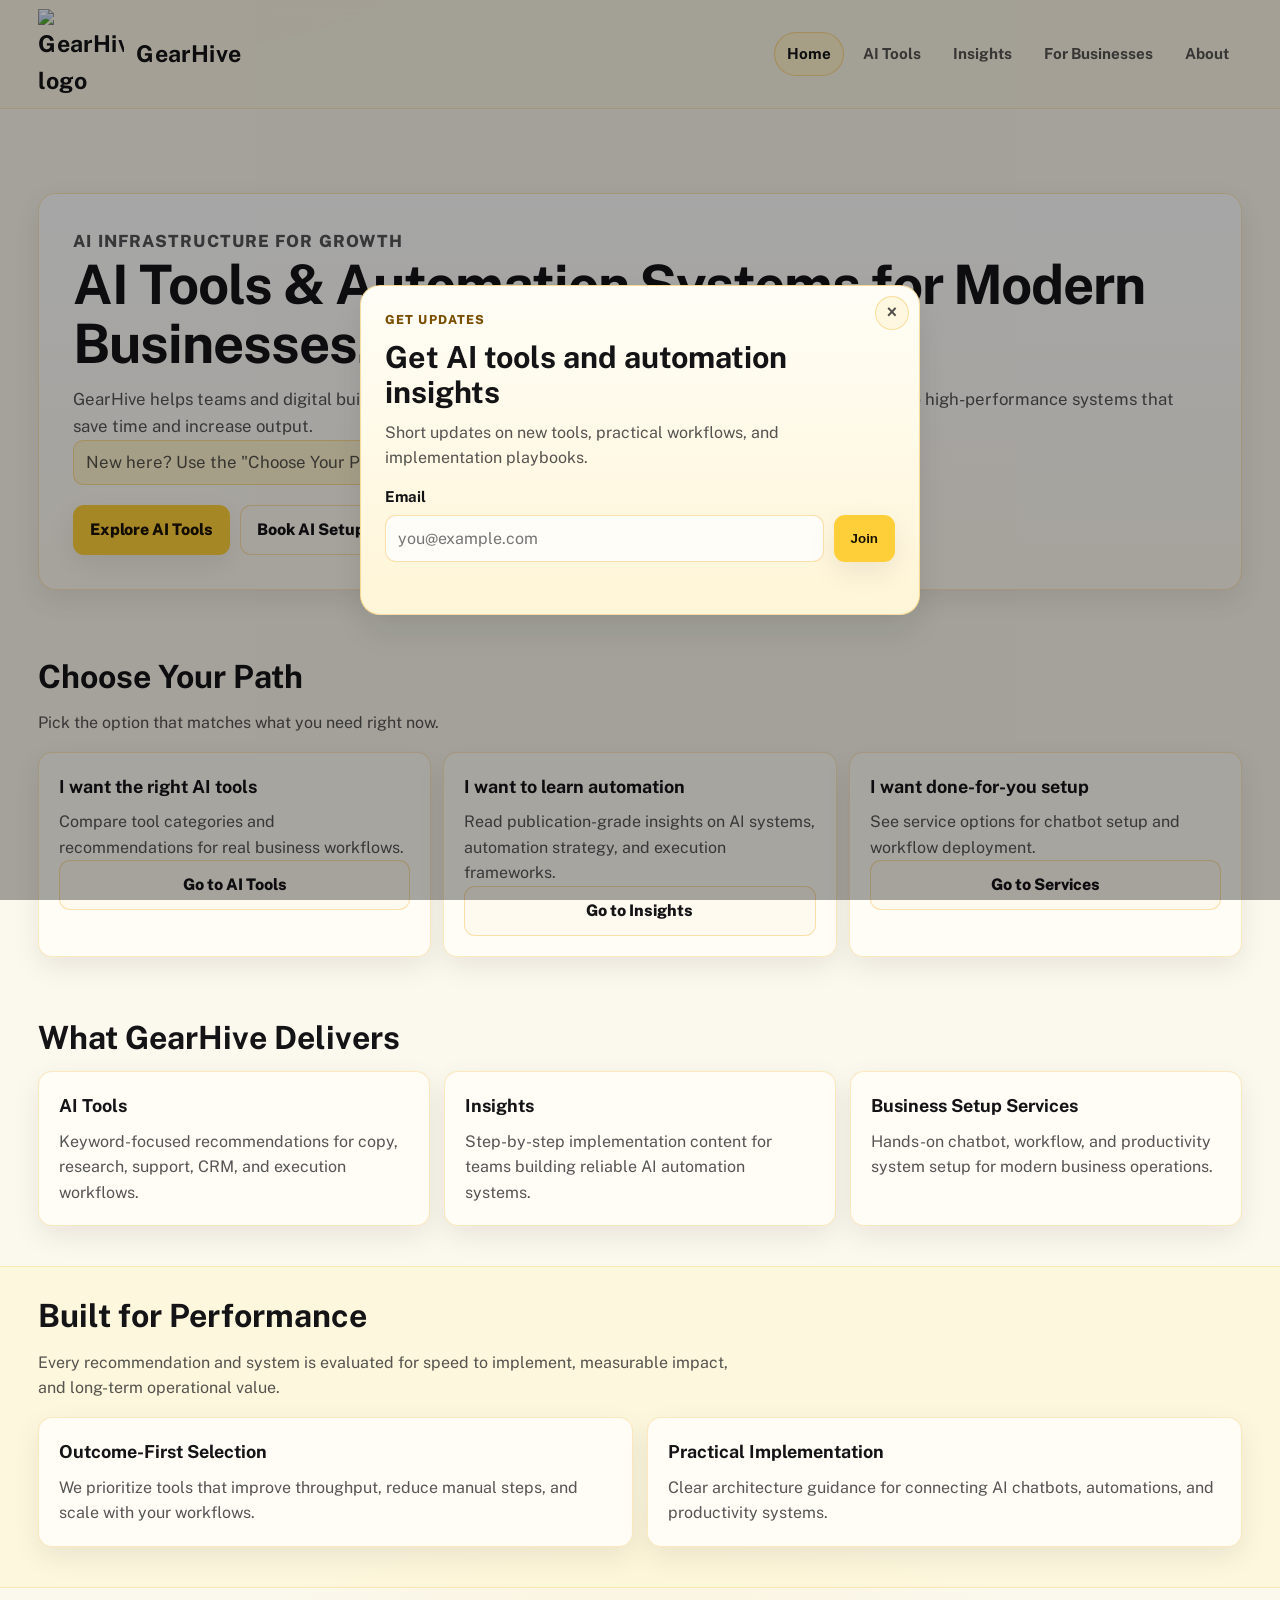
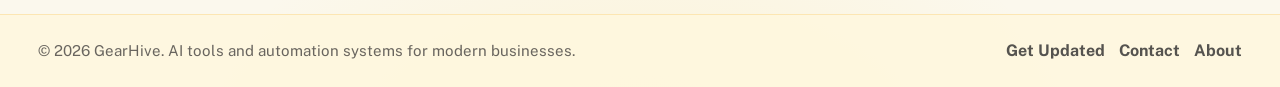
==== index.html @ c4bd98aa "First Publish" ====
<!DOCTYPE html>
<html lang="en">
<head>
  <meta charset="UTF-8">
  <meta name="viewport" content="width=device-width, initial-scale=1.0">
  <title>GearHive | AI Tools & Automation Systems for Modern Businesses</title>
  <meta name="description" content="GearHive helps modern businesses deploy AI tools, automation systems, chatbots, and productivity stacks that improve speed, output, and operational performance.">
  <link rel="stylesheet" href="style.css?v=20260302">
</head>
<body>
  <div class="email-modal" aria-hidden="true">
    <div class="modal-card" role="dialog" aria-modal="true" aria-labelledby="signup-title">
      <button class="modal-close" type="button" aria-label="Close email signup">×</button>
      <p class="eyebrow">Get Updates</p>
      <h2 id="signup-title">Get AI tools and automation insights</h2>
      <p class="modal-copy">Short updates on new tools, practical workflows, and implementation playbooks.</p>
      <form class="email-capture-form" novalidate>
        <label for="modal-email">Email</label>
        <div class="email-row">
          <input id="modal-email" name="email" type="email" placeholder="you@example.com" required>
          <button type="submit" class="button button-primary">Join</button>
        </div>
        <p class="email-note" aria-live="polite"></p>
      </form>
    </div>
  </div>

  <header class="site-header">
    <div class="container nav-row">
      <a class="brand" href="index.html" aria-label="GearHive home">
        <img src="assets/gearhive-logo.png" alt="GearHive logo">
        <span>GearHive</span>
      </a>
      <nav class="site-nav" aria-label="Primary">
        <a href="index.html" aria-current="page">Home</a>
        <a href="accessories.html">AI Tools</a>
        <a href="insights.html">Insights</a>
        <a href="for-businesses.html">For Businesses</a>
        <a href="about.html">About</a>
      </nav>
    </div>
  </header>

  <main>
    <section class="hero">
      <div class="container hero-layout hero-layout-single">
        <div class="hero-copy">
          <p class="eyebrow">AI Infrastructure for Growth</p>
          <h1>AI Tools &amp; Automation Systems for Modern Businesses.</h1>
          <p>GearHive helps teams and digital builders choose the right AI stack, automate repetitive workflows, and ship high-performance systems that save time and increase output.</p>
          <p class="quick-note">New here? Use the "Choose Your Path" section below to go to the right page fast.</p>
          <div class="hero-actions">
            <a class="button button-primary" href="accessories.html">Explore AI Tools</a>
            <a class="button button-secondary" href="for-businesses.html">Book AI Setup Support</a>
          </div>
        </div>
      </div>
    </section>

    <section class="section">
      <div class="container">
        <h2>Choose Your Path</h2>
        <p class="section-intro">Pick the option that matches what you need right now.</p>
        <div class="decision-grid">
          <article class="card decision-card">
            <h3>I want the right AI tools</h3>
            <p>Compare tool categories and recommendations for real business workflows.</p>
            <a class="button button-secondary" href="accessories.html">Go to AI Tools</a>
          </article>
          <article class="card decision-card">
            <h3>I want to learn automation</h3>
            <p>Read publication-grade insights on AI systems, automation strategy, and execution frameworks.</p>
            <a class="button button-secondary" href="insights.html">Go to Insights</a>
          </article>
          <article class="card decision-card">
            <h3>I want done-for-you setup</h3>
            <p>See service options for chatbot setup and workflow deployment.</p>
            <a class="button button-secondary" href="for-businesses.html">Go to Services</a>
          </article>
        </div>
      </div>
    </section>

    <section class="section">
      <div class="container">
        <h2>What GearHive Delivers</h2>
        <div class="grid grid-3">
          <article class="card">
            <h3>AI Tools</h3>
            <p>Keyword-focused recommendations for copy, research, support, CRM, and execution workflows.</p>
          </article>
          <article class="card">
            <h3>Insights</h3>
            <p>Step-by-step implementation content for teams building reliable AI automation systems.</p>
          </article>
          <article class="card">
            <h3>Business Setup Services</h3>
            <p>Hands-on chatbot, workflow, and productivity system setup for modern business operations.</p>
          </article>
        </div>
      </div>
    </section>

    <section class="section section-muted">
      <div class="container">
        <h2>Built for Performance</h2>
        <p class="section-intro">Every recommendation and system is evaluated for speed to implement, measurable impact, and long-term operational value.</p>
        <div class="grid grid-2">
          <article class="card">
            <h3>Outcome-First Selection</h3>
            <p>We prioritize tools that improve throughput, reduce manual steps, and scale with your workflows.</p>
          </article>
          <article class="card">
            <h3>Practical Implementation</h3>
            <p>Clear architecture guidance for connecting AI chatbots, automations, and productivity systems.</p>
          </article>
        </div>
      </div>
    </section>
  </main>

  <footer class="site-footer">
    <div class="container footer-row">
      <p>© 2026 GearHive. AI tools and automation systems for modern businesses.</p>
      <div class="footer-links">
        <a href="#join-updates" data-open-signup>Get Updated</a>
        <a href="contact.html">Contact</a>
        <a href="about.html">About</a>
      </div>
    </div>
  </footer>
  <script>
    (() => {
      const modal = document.querySelector('.email-modal');
      const closeButton = document.querySelector('.modal-close');
      const form = document.querySelector('.email-capture-form');
      const note = form?.querySelector('.email-note');
      const storageKey = 'gearhive_signup_seen';
      const openTriggers = document.querySelectorAll('[data-open-signup]');

      if (!modal || !form) return;

      const storage = (() => {
        try {
          return window.localStorage;
        } catch (_) {
          return null;
        }
      })();

      const openModal = () => {
        modal.classList.add('show');
        modal.setAttribute('aria-hidden', 'false');
        document.body.classList.add('modal-open');
      };

      const markSeen = () => {
        try {
          storage?.setItem(storageKey, '1');
        } catch (_) {}
      };

      const closeModal = () => {
        modal.classList.remove('show');
        modal.setAttribute('aria-hidden', 'true');
        document.body.classList.remove('modal-open');
        markSeen();
      };

      const openedFromHash = window.location.hash === '#join-updates';
      if (openedFromHash) {
        openModal();
        if (window.history?.replaceState) {
          window.history.replaceState(null, '', window.location.pathname + window.location.search);
        }
      } else if (!storage?.getItem(storageKey)) {
        openModal();
      }

      openTriggers.forEach((trigger) => {
        trigger.addEventListener('click', (event) => {
          event.preventDefault();
          openModal();
        });
      });

      closeButton?.addEventListener('click', closeModal);
      modal.addEventListener('click', (event) => {
        if (event.target === modal) closeModal();
      });
      window.addEventListener('keydown', (event) => {
        if (event.key === 'Escape' && modal.classList.contains('show')) closeModal();
      });

      form.addEventListener('submit', async (event) => {
        event.preventDefault();
        const emailInput = form.elements.email;
        const email = emailInput.value.trim();
        const setNote = (text) => {
          if (note) note.textContent = text;
        };
        if (!email) {
          setNote('Please enter your email.');
          return;
        }

        setNote('Submitting...');
        try {
          const response = await fetch('/signup', {
            method: 'POST',
            headers: { 'Content-Type': 'application/json' },
            body: JSON.stringify({ email }),
          });
          if (!response.ok) throw new Error('signup-failed');
          setNote('Thanks. You are on the list.');
          emailInput.value = '';
          markSeen();
          setTimeout(closeModal, 700);
        } catch (_) {
          setNote('Could not submit. Please try again.');
        }
      });
    })();
  </script>
</body>
</html>
---- style.css ----
@import url('https://fonts.googleapis.com/css2?family=Public+Sans:wght@400;500;600;700;800&display=swap');

:root {
  --bg: #fbf8ed;
  --surface: #ffffff;
  --surface-soft: #fff4cc;
  --text: #141316;
  --muted: rgba(20, 19, 22, 0.72);
  --line: rgba(245, 160, 0, 0.20);
  --primary: #ffcf3a;
  --primary-strong: #e79b00;
  --ring: rgba(255, 210, 74, 0.24);
  --radius: 14px;
  --shadow-sm: 0 10px 28px rgba(20, 19, 22, 0.08);
  --shadow-md: 0 16px 36px rgba(20, 19, 22, 0.10);
}

* {
  box-sizing: border-box;
}

html,
body {
  margin: 0;
  padding: 0;
}

body {
  font-family: 'Public Sans', 'Segoe UI', sans-serif;
  color: var(--text);
  background:
    radial-gradient(980px 580px at 8% -15%, rgba(255, 210, 74, 0.38), transparent 60%),
    radial-gradient(920px 540px at 98% -20%, rgba(245, 160, 0, 0.22), transparent 62%),
    radial-gradient(720px 440px at 50% 105%, rgba(255, 210, 74, 0.16), transparent 64%),
    var(--bg);
  line-height: 1.6;
  cursor: url("assets/bee-cursor.svg") 6 6, auto;
}

body.modal-open {
  overflow: hidden;
}

a,
button,
.button,
input[type='button'],
input[type='submit'],
input[type='reset'],
[role='button'] {
  cursor: url("assets/bee-cursor-hover.svg") 6 6, pointer;
}

a {
  color: inherit;
  text-decoration: none;
}

a:hover {
  text-decoration: underline;
}

.container {
  width: 100%;
  max-width: none;
  margin: 0;
  padding-inline: clamp(20px, 3vw, 52px);
}

.site-header {
  position: sticky;
  top: 0;
  z-index: 12;
  backdrop-filter: blur(8px);
  background: rgba(251, 246, 229, 0.90);
  border-bottom: 1px solid var(--line);
}

.nav-row {
  display: flex;
  align-items: center;
  justify-content: space-between;
  gap: 16px;
  min-height: 108px;
}

.brand {
  display: inline-flex;
  align-items: center;
  gap: 12px;
  font-family: 'Public Sans', 'Segoe UI', sans-serif;
  font-weight: 700;
  font-size: 1.45rem;
  letter-spacing: 0.2px;
}

.brand img {
  width: 86px;
  height: auto;
  display: block;
}

.site-nav {
  display: flex;
  align-items: center;
  gap: 6px;
  flex-wrap: wrap;
  justify-content: flex-end;
}

.site-nav a {
  padding: 9px 12px;
  border-radius: 999px;
  color: var(--muted);
  font-weight: 700;
  font-size: 0.95rem;
  border: 1px solid transparent;
}

.site-nav a:hover,
.site-nav a[aria-current='page'] {
  text-decoration: none;
  color: var(--text);
  background: var(--surface-soft);
  border-color: rgba(245, 160, 0, 0.34);
}

.hero {
  padding: 84px 0 46px;
}

.hero-compact {
  padding-top: 72px;
}

.hero-layout {
  display: grid;
  grid-template-columns: minmax(0, 1.2fr) minmax(0, 0.8fr);
  gap: 24px;
  align-items: stretch;
}

.hero-layout-single {
  grid-template-columns: minmax(0, 1fr);
}

.hero-copy {
  background: linear-gradient(180deg, #ffffff 0%, #fffaf0 100%);
  border: 1px solid rgba(245, 160, 0, 0.24);
  border-radius: calc(var(--radius) + 4px);
  padding: 34px;
  box-shadow: var(--shadow-sm);
}

.eyebrow {
  margin: 0 0 10px;
  font-weight: 800;
  font-size: 0.78rem;
  letter-spacing: 1.1px;
  text-transform: uppercase;
  color: #7a4f00;
}

.hero h1 {
  margin: 0 0 14px;
  font-family: 'Public Sans', 'Segoe UI', sans-serif;
  font-size: clamp(2rem, 4.8vw, 3.4rem);
  line-height: 1.08;
  letter-spacing: -0.02em;
}

.hero p {
  margin: 0;
  color: var(--muted);
  font-size: 1.05rem;
}

.hero-panel {
  background: linear-gradient(165deg, #fff9e5 0%, #ffecaa 100%);
  border: 1px solid rgba(245, 160, 0, 0.34);
  border-radius: calc(var(--radius) + 4px);
  padding: 28px;
  box-shadow: var(--shadow-sm);
}

.hero-panel h2 {
  margin: 0 0 12px;
  font-family: 'Public Sans', 'Segoe UI', sans-serif;
  font-size: 1.2rem;
}

.hero-panel ul {
  margin: 0;
  padding: 0;
  list-style: none;
  display: grid;
  gap: 10px;
}

.hero-panel li {
  color: var(--muted);
  position: relative;
  padding-left: 16px;
}

.hero-panel li::before {
  content: '';
  position: absolute;
  left: 0;
  top: 10px;
  width: 8px;
  height: 8px;
  border-radius: 50%;
  background: var(--primary);
}

.hero-actions {
  display: flex;
  gap: 10px;
  margin-top: 20px;
  flex-wrap: wrap;
}

.button {
  display: inline-flex;
  align-items: center;
  justify-content: center;
  padding: 11px 16px;
  border-radius: 11px;
  font-weight: 800;
  border: 1px solid transparent;
}

.button:hover {
  text-decoration: none;
}

.button-primary {
  background: var(--primary);
  color: #1a1200;
  box-shadow: var(--shadow-sm);
}

.button-primary:hover {
  background: var(--primary-strong);
  color: #1a1200;
}

.button-secondary {
  background: #fffaf0;
  color: var(--text);
  border-color: rgba(245, 160, 0, 0.30);
}

.email-modal {
  position: fixed;
  inset: 0;
  z-index: 30;
  display: none;
  align-items: center;
  justify-content: center;
  padding: 20px;
  background: rgba(0, 0, 0, 0.35);
}

.email-modal.show {
  display: flex;
}

.modal-card {
  width: min(560px, 100%);
  background: linear-gradient(180deg, #fffdf6 0%, #fff5d7 100%);
  border: 1px solid rgba(245, 160, 0, 0.34);
  border-radius: calc(var(--radius) + 6px);
  padding: 24px;
  position: relative;
  box-shadow: var(--shadow-md);
}

.modal-card h2 {
  margin: 0 0 10px;
  font-size: clamp(1.45rem, 2.6vw, 1.9rem);
  line-height: 1.15;
}

.modal-copy {
  margin: 0 0 14px;
  color: var(--muted);
}

.modal-close {
  position: absolute;
  top: 10px;
  right: 10px;
  width: 34px;
  height: 34px;
  border: 1px solid rgba(245, 160, 0, 0.3);
  border-radius: 50%;
  background: #fff7df;
  color: rgba(20, 19, 22, 0.75);
  font-size: 1.1rem;
  font-weight: 700;
}

.email-capture-form label {
  display: block;
  margin-bottom: 6px;
  font-weight: 700;
  font-size: 0.94rem;
}

.email-row {
  display: flex;
  gap: 10px;
}

.email-row input {
  flex: 1;
  min-height: 44px;
  border: 1px solid rgba(245, 160, 0, 0.3);
  border-radius: 11px;
  padding: 10px 12px;
  font: inherit;
  color: var(--text);
  background: #fffdf8;
}

.email-row input:focus {
  outline: 2px solid var(--ring);
  border-color: rgba(245, 160, 0, 0.45);
}

.email-note {
  min-height: 20px;
  margin: 8px 0 0;
  font-size: 0.9rem;
  color: rgba(20, 19, 22, 0.75);
}

.section {
  padding: 22px 0 40px;
}

.section-muted {
  padding-top: 30px;
  background: rgba(255, 243, 194, 0.38);
  border-top: 1px solid rgba(245, 160, 0, 0.18);
  border-bottom: 1px solid rgba(245, 160, 0, 0.18);
}

.section h2 {
  margin: 0 0 14px;
  font-family: 'Public Sans', 'Segoe UI', sans-serif;
  font-size: clamp(1.4rem, 2.5vw, 2rem);
  line-height: 1.2;
}

.section-intro {
  margin: 0 0 16px;
  color: var(--muted);
  max-width: 70ch;
}

.quick-note {
  margin-top: 12px;
  display: inline-block;
  padding: 8px 12px;
  border-radius: 10px;
  background: rgba(255, 236, 170, 0.48);
  border: 1px solid rgba(245, 160, 0, 0.3);
  font-size: 0.92rem;
  color: rgba(20, 19, 22, 0.86);
}

.grid {
  display: grid;
  gap: 14px;
}

.grid-2 {
  grid-template-columns: repeat(2, minmax(0, 1fr));
}

.grid-3 {
  grid-template-columns: repeat(3, minmax(0, 1fr));
}

.card {
  background: #fffdf6;
  border: 1px solid rgba(245, 160, 0, 0.22);
  border-radius: var(--radius);
  padding: 20px;
  box-shadow: var(--shadow-sm);
}

.decision-grid {
  display: grid;
  grid-template-columns: repeat(3, minmax(0, 1fr));
  gap: 12px;
}

.decision-card h3 {
  margin: 0 0 6px;
}

.decision-card p {
  margin: 0 0 12px;
}

.decision-card .button {
  width: 100%;
}

.card h3 {
  margin: 0 0 8px;
  font-family: 'Public Sans', 'Segoe UI', sans-serif;
  font-size: 1.12rem;
}

.card p {
  margin: 0;
  color: var(--muted);
}

.publication-grid {
  display: grid;
  grid-template-columns: repeat(2, minmax(0, 1fr));
  gap: 14px;
}

.publication-card {
  display: flex;
  flex-direction: column;
  gap: 10px;
}

.publication-card h3 {
  margin: 0;
  font-size: 1.1rem;
  line-height: 1.35;
}

.publication-meta {
  margin: 0;
  font-size: 0.82rem;
  font-weight: 700;
  letter-spacing: 0.02em;
  text-transform: uppercase;
  color: rgba(20, 19, 22, 0.62);
}

.tag-list {
  display: flex;
  flex-wrap: wrap;
  gap: 8px;
  margin-top: 2px;
}

.tag {
  display: inline-flex;
  align-items: center;
  min-height: 28px;
  padding: 4px 10px;
  border-radius: 999px;
  border: 1px solid rgba(245, 160, 0, 0.28);
  background: #fff8e2;
  color: rgba(20, 19, 22, 0.84);
  font-size: 0.8rem;
  font-weight: 700;
  letter-spacing: 0.01em;
}

.muted {
  margin-top: 8px;
  font-size: 0.93rem;
  color: rgba(20, 19, 22, 0.64);
}

.contact-line {
  margin-top: 14px;
}

.site-footer {
  margin-top: 26px;
  border-top: 1px solid var(--line);
  background: rgba(255, 247, 223, 0.88);
}

.footer-row {
  display: flex;
  align-items: center;
  justify-content: space-between;
  gap: 14px;
  min-height: 72px;
}

.footer-row p {
  margin: 0;
  color: rgba(20, 19, 22, 0.64);
  font-size: 0.94rem;
}

.footer-links {
  display: flex;
  align-items: center;
  gap: 14px;
}

.footer-links a {
  color: var(--muted);
  font-weight: 700;
}

@media (max-width: 980px) {
  .hero-layout,
  .grid-3,
  .decision-grid,
  .publication-grid {
    grid-template-columns: 1fr;
  }

  .grid-2 {
    grid-template-columns: 1fr;
  }

  .hero {
    padding-top: 56px;
  }
}

@media (max-width: 760px) {
  .nav-row {
    min-height: auto;
    padding: 14px 0;
    flex-direction: column;
    align-items: flex-start;
  }

  .site-nav {
    justify-content: flex-start;
  }

  .hero-copy,
  .hero-panel {
    padding: 24px;
  }

  .email-row {
    flex-direction: column;
  }

  .brand {
    font-size: 1.28rem;
  }

  .brand img {
    width: 74px;
  }

  .footer-row {
    min-height: auto;
    padding: 16px 0;
    flex-direction: column;
    align-items: flex-start;
  }
}
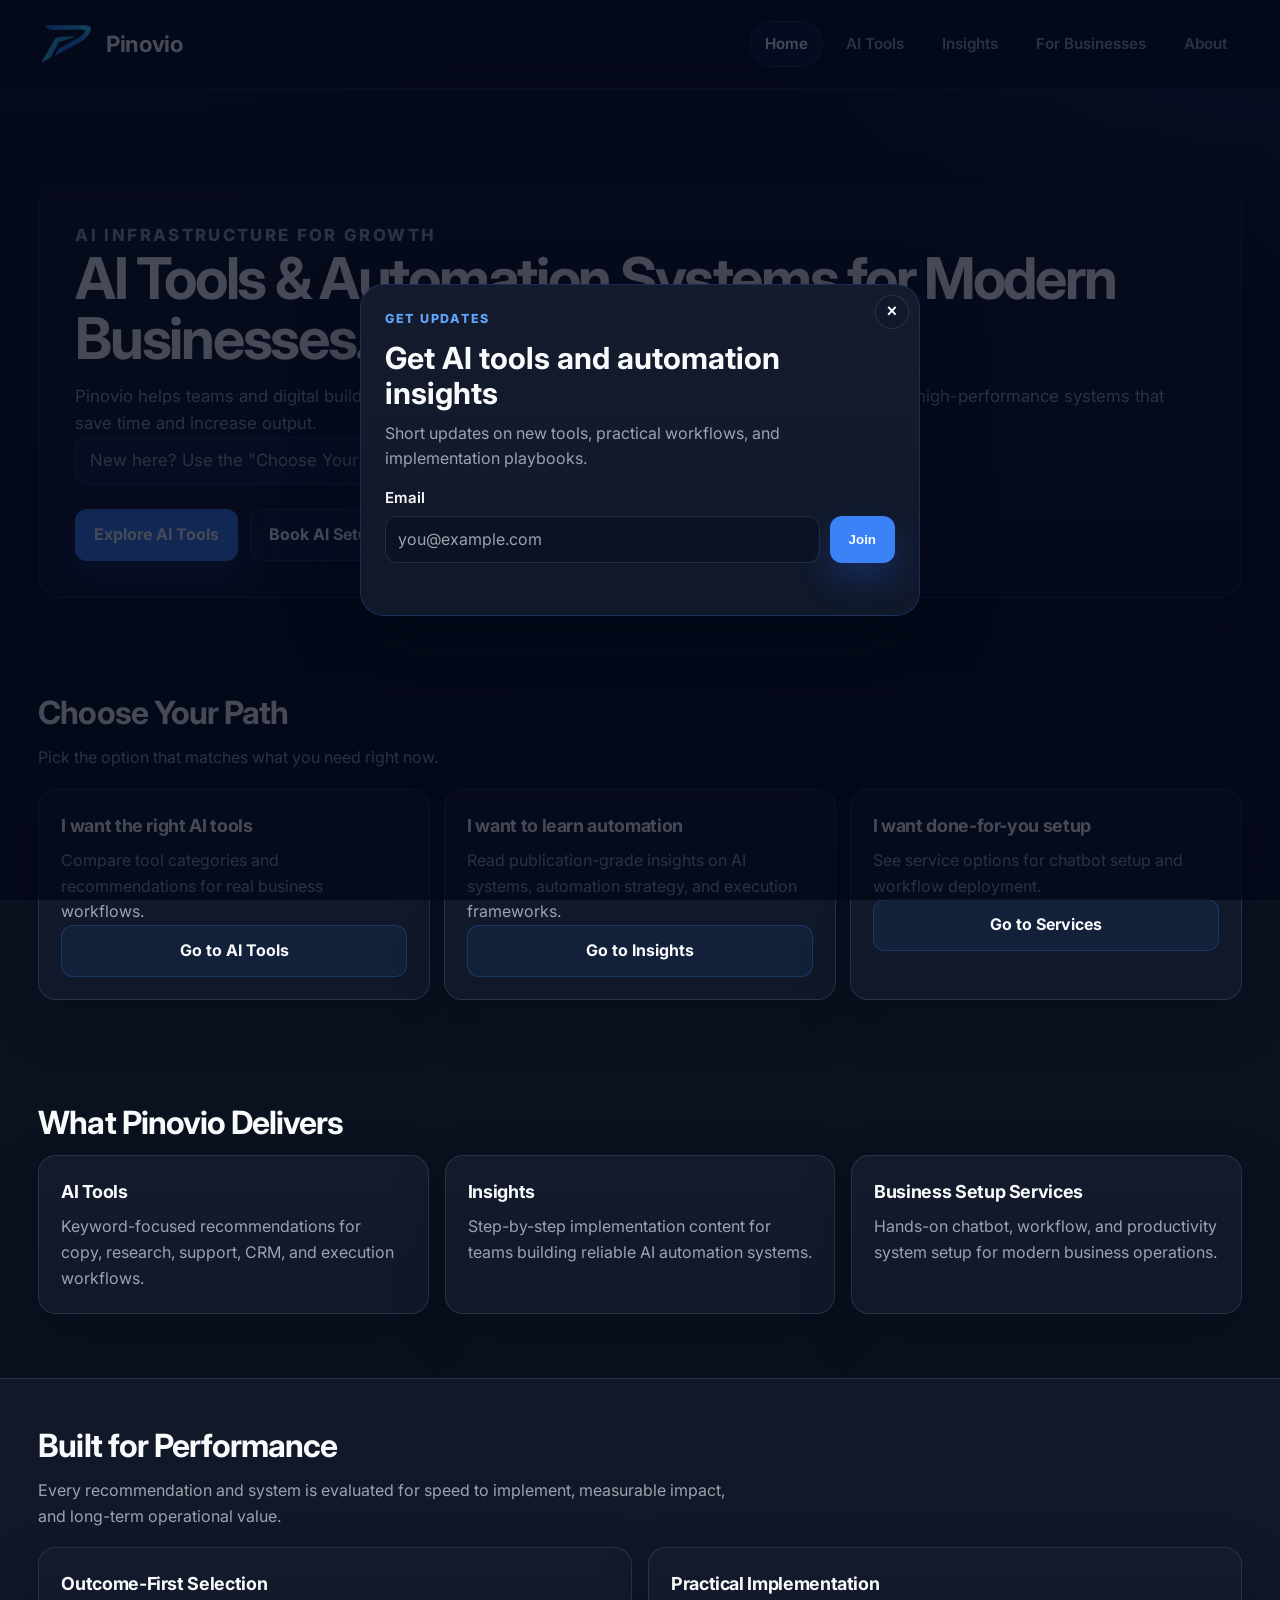
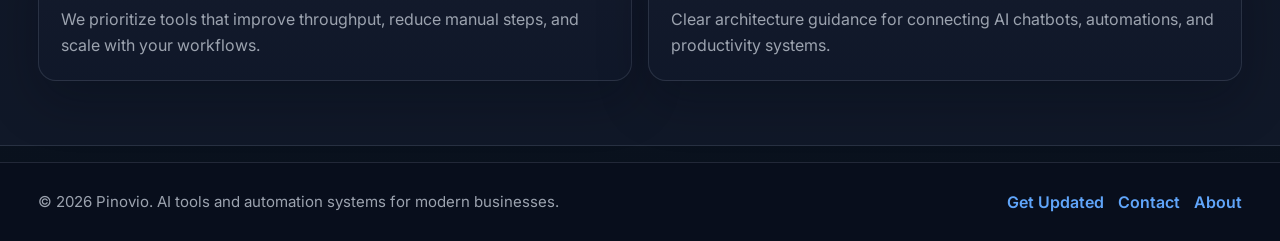
==== commit 9486f53b: "Change to Pinovio" ====
--- a/index.html
+++ b/index.html
@@ -3,9 +3,9 @@
 <head>
   <meta charset="UTF-8">
   <meta name="viewport" content="width=device-width, initial-scale=1.0">
-  <title>GearHive | AI Tools & Automation Systems for Modern Businesses</title>
-  <meta name="description" content="GearHive helps modern businesses deploy AI tools, automation systems, chatbots, and productivity stacks that improve speed, output, and operational performance.">
-  <link rel="stylesheet" href="style.css?v=20260302">
+  <title>Pinovio | AI Tools & Automation Systems for Modern Businesses</title>
+  <meta name="description" content="Pinovio helps modern businesses deploy AI tools, automation systems, chatbots, and productivity stacks that improve speed, output, and operational performance.">
+  <link rel="stylesheet" href="style.css?v=20260309">
 </head>
 <body>
   <div class="email-modal" aria-hidden="true">
@@ -27,9 +27,9 @@
 
   <header class="site-header">
     <div class="container nav-row">
-      <a class="brand" href="index.html" aria-label="GearHive home">
-        <img src="assets/gearhive-logo.png" alt="GearHive logo">
-        <span>GearHive</span>
+      <a class="brand" href="index.html" aria-label="Pinovio home">
+        <img src="assets/pinovio-logo-header.png" alt="Pinovio logo">
+        <span>Pinovio</span>
       </a>
       <nav class="site-nav" aria-label="Primary">
         <a href="index.html" aria-current="page">Home</a>
@@ -47,7 +47,7 @@
         <div class="hero-copy">
           <p class="eyebrow">AI Infrastructure for Growth</p>
           <h1>AI Tools &amp; Automation Systems for Modern Businesses.</h1>
-          <p>GearHive helps teams and digital builders choose the right AI stack, automate repetitive workflows, and ship high-performance systems that save time and increase output.</p>
+          <p>Pinovio helps teams and digital builders choose the right AI stack, automate repetitive workflows, and ship high-performance systems that save time and increase output.</p>
           <p class="quick-note">New here? Use the "Choose Your Path" section below to go to the right page fast.</p>
           <div class="hero-actions">
             <a class="button button-primary" href="accessories.html">Explore AI Tools</a>
@@ -83,7 +83,7 @@
 
     <section class="section">
       <div class="container">
-        <h2>What GearHive Delivers</h2>
+        <h2>What Pinovio Delivers</h2>
         <div class="grid grid-3">
           <article class="card">
             <h3>AI Tools</h3>
@@ -121,7 +121,7 @@
 
   <footer class="site-footer">
     <div class="container footer-row">
-      <p>© 2026 GearHive. AI tools and automation systems for modern businesses.</p>
+      <p>© 2026 Pinovio. AI tools and automation systems for modern businesses.</p>
       <div class="footer-links">
         <a href="#join-updates" data-open-signup>Get Updated</a>
         <a href="contact.html">Contact</a>
@@ -135,7 +135,8 @@
       const closeButton = document.querySelector('.modal-close');
       const form = document.querySelector('.email-capture-form');
       const note = form?.querySelector('.email-note');
-      const storageKey = 'gearhive_signup_seen';
+      const storageKey = 'pinovio_signup_seen';
+      const legacyStorageKey = 'gearhive_signup_seen';
       const openTriggers = document.querySelectorAll('[data-open-signup]');
 
       if (!modal || !form) return;
@@ -157,6 +158,7 @@
       const markSeen = () => {
         try {
           storage?.setItem(storageKey, '1');
+          storage?.setItem(legacyStorageKey, '1');
         } catch (_) {}
       };
 
@@ -168,12 +170,17 @@
       };
 
       const openedFromHash = window.location.hash === '#join-updates';
+      try {
+        if (storage?.getItem(legacyStorageKey) && !storage?.getItem(storageKey)) {
+          storage.setItem(storageKey, '1');
+        }
+      } catch (_) {}
       if (openedFromHash) {
         openModal();
         if (window.history?.replaceState) {
           window.history.replaceState(null, '', window.location.pathname + window.location.search);
         }
-      } else if (!storage?.getItem(storageKey)) {
+      } else if (!storage?.getItem(storageKey) && !storage?.getItem(legacyStorageKey)) {
         openModal();
       }
 
--- a/style.css
+++ b/style.css
@@ -1,18 +1,20 @@
-@import url('https://fonts.googleapis.com/css2?family=Public+Sans:wght@400;500;600;700;800&display=swap');
+@import url('https://fonts.googleapis.com/css2?family=Inter:wght@400;500;600;700;800&display=swap');
 
 :root {
-  --bg: #fbf8ed;
-  --surface: #ffffff;
-  --surface-soft: #fff4cc;
-  --text: #141316;
-  --muted: rgba(20, 19, 22, 0.72);
-  --line: rgba(245, 160, 0, 0.20);
-  --primary: #ffcf3a;
-  --primary-strong: #e79b00;
-  --ring: rgba(255, 210, 74, 0.24);
-  --radius: 14px;
-  --shadow-sm: 0 10px 28px rgba(20, 19, 22, 0.08);
-  --shadow-md: 0 16px 36px rgba(20, 19, 22, 0.10);
+  --bg: #0b1220;
+  --surface: #141b2d;
+  --surface-alt: #10182a;
+  --surface-soft: rgba(59, 130, 246, 0.12);
+  --text: #f9fafb;
+  --muted: #9ca3af;
+  --line: rgba(148, 163, 184, 0.18);
+  --accent: #3b82f6;
+  --accent-strong: #60a5fa;
+  --accent-deep: #2563eb;
+  --ring: rgba(59, 130, 246, 0.32);
+  --radius: 18px;
+  --shadow-sm: 0 20px 50px rgba(3, 7, 18, 0.28);
+  --shadow-md: 0 28px 68px rgba(3, 7, 18, 0.38);
 }
 
 * {
@@ -26,53 +28,58 @@
 }
 
 body {
-  font-family: 'Public Sans', 'Segoe UI', sans-serif;
+  font-family: 'Inter', 'Segoe UI', sans-serif;
   color: var(--text);
   background:
-    radial-gradient(980px 580px at 8% -15%, rgba(255, 210, 74, 0.38), transparent 60%),
-    radial-gradient(920px 540px at 98% -20%, rgba(245, 160, 0, 0.22), transparent 62%),
-    radial-gradient(720px 440px at 50% 105%, rgba(255, 210, 74, 0.16), transparent 64%),
-    var(--bg);
+    radial-gradient(980px 580px at 8% -12%, rgba(59, 130, 246, 0.26), transparent 60%),
+    radial-gradient(900px 520px at 100% 0%, rgba(96, 165, 250, 0.14), transparent 58%),
+    linear-gradient(180deg, #0d1628 0%, #0b1220 44%, #09111d 100%);
   line-height: 1.6;
-  cursor: url("assets/bee-cursor.svg") 6 6, auto;
+  color-scheme: dark;
 }
 
 body.modal-open {
   overflow: hidden;
 }
 
-a,
+::selection {
+  background: rgba(59, 130, 246, 0.28);
+  color: var(--text);
+}
+
+a {
+  color: var(--accent);
+  text-decoration: none;
+  transition: color 0.18s ease, background-color 0.18s ease, border-color 0.18s ease, transform 0.18s ease, box-shadow 0.18s ease;
+}
+
+a:hover {
+  color: var(--accent-strong);
+  text-decoration: none;
+}
+
 button,
 .button,
 input[type='button'],
 input[type='submit'],
 input[type='reset'],
 [role='button'] {
-  cursor: url("assets/bee-cursor-hover.svg") 6 6, pointer;
-}
-
-a {
-  color: inherit;
-  text-decoration: none;
-}
-
-a:hover {
-  text-decoration: underline;
+  cursor: pointer;
 }
 
 .container {
   width: 100%;
   max-width: none;
   margin: 0;
-  padding-inline: clamp(20px, 3vw, 52px);
+  padding-inline: clamp(20px, 3vw, 48px);
 }
 
 .site-header {
   position: sticky;
   top: 0;
   z-index: 12;
-  backdrop-filter: blur(8px);
-  background: rgba(251, 246, 229, 0.90);
+  backdrop-filter: blur(14px);
+  background: rgba(11, 18, 32, 0.82);
   border-bottom: 1px solid var(--line);
 }
 
@@ -81,52 +88,53 @@
   align-items: center;
   justify-content: space-between;
   gap: 16px;
-  min-height: 108px;
+  min-height: 88px;
 }
 
 .brand {
   display: inline-flex;
   align-items: center;
   gap: 12px;
-  font-family: 'Public Sans', 'Segoe UI', sans-serif;
+  font-family: 'Inter', 'Segoe UI', sans-serif;
   font-weight: 700;
-  font-size: 1.45rem;
-  letter-spacing: 0.2px;
+  font-size: 1.4rem;
+  letter-spacing: -0.02em;
+  color: var(--text);
 }
 
 .brand img {
-  width: 86px;
+  width: 56px;
   height: auto;
   display: block;
+  filter: none;
 }
 
 .site-nav {
   display: flex;
   align-items: center;
-  gap: 6px;
+  gap: 8px;
   flex-wrap: wrap;
   justify-content: flex-end;
 }
 
 .site-nav a {
-  padding: 9px 12px;
+  padding: 10px 14px;
   border-radius: 999px;
   color: var(--muted);
-  font-weight: 700;
+  font-weight: 600;
   font-size: 0.95rem;
   border: 1px solid transparent;
 }
 
 .site-nav a:hover,
 .site-nav a[aria-current='page'] {
-  text-decoration: none;
   color: var(--text);
   background: var(--surface-soft);
-  border-color: rgba(245, 160, 0, 0.34);
+  border-color: rgba(59, 130, 246, 0.24);
 }
 
 .hero {
-  padding: 84px 0 46px;
+  padding: 96px 0 56px;
 }
 
 .hero-compact {
@@ -145,28 +153,29 @@
 }
 
 .hero-copy {
-  background: linear-gradient(180deg, #ffffff 0%, #fffaf0 100%);
-  border: 1px solid rgba(245, 160, 0, 0.24);
+  background:
+    linear-gradient(180deg, rgba(20, 27, 45, 0.98) 0%, rgba(16, 24, 42, 0.96) 100%);
+  border: 1px solid rgba(59, 130, 246, 0.2);
   border-radius: calc(var(--radius) + 4px);
-  padding: 34px;
+  padding: 36px;
   box-shadow: var(--shadow-sm);
 }
 
 .eyebrow {
-  margin: 0 0 10px;
+  margin: 0 0 12px;
   font-weight: 800;
   font-size: 0.78rem;
-  letter-spacing: 1.1px;
+  letter-spacing: 0.14em;
   text-transform: uppercase;
-  color: #7a4f00;
+  color: var(--accent-strong);
 }
 
 .hero h1 {
   margin: 0 0 14px;
-  font-family: 'Public Sans', 'Segoe UI', sans-serif;
-  font-size: clamp(2rem, 4.8vw, 3.4rem);
-  line-height: 1.08;
-  letter-spacing: -0.02em;
+  font-family: 'Inter', 'Segoe UI', sans-serif;
+  font-size: clamp(2.2rem, 4.8vw, 3.6rem);
+  line-height: 1.04;
+  letter-spacing: -0.04em;
 }
 
 .hero p {
@@ -176,8 +185,9 @@
 }
 
 .hero-panel {
-  background: linear-gradient(165deg, #fff9e5 0%, #ffecaa 100%);
-  border: 1px solid rgba(245, 160, 0, 0.34);
+  background:
+    linear-gradient(180deg, rgba(20, 27, 45, 0.94) 0%, rgba(16, 24, 42, 0.94) 100%);
+  border: 1px solid rgba(59, 130, 246, 0.18);
   border-radius: calc(var(--radius) + 4px);
   padding: 28px;
   box-shadow: var(--shadow-sm);
@@ -185,7 +195,7 @@
 
 .hero-panel h2 {
   margin: 0 0 12px;
-  font-family: 'Public Sans', 'Segoe UI', sans-serif;
+  font-family: 'Inter', 'Segoe UI', sans-serif;
   font-size: 1.2rem;
 }
 
@@ -200,7 +210,7 @@
 .hero-panel li {
   color: var(--muted);
   position: relative;
-  padding-left: 16px;
+  padding-left: 18px;
 }
 
 .hero-panel li::before {
@@ -211,13 +221,14 @@
   width: 8px;
   height: 8px;
   border-radius: 50%;
-  background: var(--primary);
+  background: var(--accent);
+  box-shadow: 0 0 0 6px rgba(59, 130, 246, 0.12);
 }
 
 .hero-actions {
   display: flex;
-  gap: 10px;
-  margin-top: 20px;
+  gap: 12px;
+  margin-top: 24px;
   flex-wrap: wrap;
 }
 
@@ -225,31 +236,40 @@
   display: inline-flex;
   align-items: center;
   justify-content: center;
-  padding: 11px 16px;
-  border-radius: 11px;
-  font-weight: 800;
+  padding: 12px 18px;
+  border-radius: 12px;
+  font-weight: 700;
   border: 1px solid transparent;
+  transition: transform 0.18s ease, box-shadow 0.18s ease, background-color 0.18s ease, border-color 0.18s ease, color 0.18s ease;
 }
 
 .button:hover {
   text-decoration: none;
+  transform: translateY(-1px);
 }
 
 .button-primary {
-  background: var(--primary);
-  color: #1a1200;
-  box-shadow: var(--shadow-sm);
+  background: var(--accent);
+  color: #f8fbff;
+  box-shadow: 0 16px 32px rgba(37, 99, 235, 0.26);
 }
 
 .button-primary:hover {
-  background: var(--primary-strong);
-  color: #1a1200;
+  background: var(--accent-deep);
+  color: #f8fbff;
+  box-shadow: 0 20px 40px rgba(37, 99, 235, 0.3);
 }
 
 .button-secondary {
-  background: #fffaf0;
-  color: var(--text);
-  border-color: rgba(245, 160, 0, 0.30);
+  background: rgba(59, 130, 246, 0.08);
+  color: var(--text);
+  border-color: rgba(59, 130, 246, 0.24);
+}
+
+.button-secondary:hover {
+  background: rgba(59, 130, 246, 0.16);
+  color: var(--text);
+  border-color: rgba(96, 165, 250, 0.34);
 }
 
 .email-modal {
@@ -260,7 +280,7 @@
   align-items: center;
   justify-content: center;
   padding: 20px;
-  background: rgba(0, 0, 0, 0.35);
+  background: rgba(2, 6, 23, 0.72);
 }
 
 .email-modal.show {
@@ -269,8 +289,8 @@
 
 .modal-card {
   width: min(560px, 100%);
-  background: linear-gradient(180deg, #fffdf6 0%, #fff5d7 100%);
-  border: 1px solid rgba(245, 160, 0, 0.34);
+  background: linear-gradient(180deg, rgba(20, 27, 45, 1) 0%, rgba(16, 24, 42, 1) 100%);
+  border: 1px solid rgba(59, 130, 246, 0.22);
   border-radius: calc(var(--radius) + 6px);
   padding: 24px;
   position: relative;
@@ -294,10 +314,10 @@
   right: 10px;
   width: 34px;
   height: 34px;
-  border: 1px solid rgba(245, 160, 0, 0.3);
+  border: 1px solid var(--line);
   border-radius: 50%;
-  background: #fff7df;
-  color: rgba(20, 19, 22, 0.75);
+  background: var(--surface-alt);
+  color: var(--text);
   font-size: 1.1rem;
   font-weight: 700;
 }
@@ -305,7 +325,7 @@
 .email-capture-form label {
   display: block;
   margin-bottom: 6px;
-  font-weight: 700;
+  font-weight: 600;
   font-size: 0.94rem;
 }
 
@@ -316,65 +336,70 @@
 
 .email-row input {
   flex: 1;
-  min-height: 44px;
-  border: 1px solid rgba(245, 160, 0, 0.3);
-  border-radius: 11px;
+  min-height: 46px;
+  border: 1px solid var(--line);
+  border-radius: 12px;
   padding: 10px 12px;
   font: inherit;
   color: var(--text);
-  background: #fffdf8;
+  background: rgba(11, 18, 32, 0.88);
+}
+
+.email-row input::placeholder {
+  color: var(--muted);
 }
 
 .email-row input:focus {
   outline: 2px solid var(--ring);
-  border-color: rgba(245, 160, 0, 0.45);
+  border-color: rgba(96, 165, 250, 0.38);
 }
 
 .email-note {
   min-height: 20px;
   margin: 8px 0 0;
   font-size: 0.9rem;
-  color: rgba(20, 19, 22, 0.75);
+  color: var(--muted);
 }
 
 .section {
-  padding: 22px 0 40px;
+  padding: 40px 0 64px;
 }
 
 .section-muted {
-  padding-top: 30px;
-  background: rgba(255, 243, 194, 0.38);
-  border-top: 1px solid rgba(245, 160, 0, 0.18);
-  border-bottom: 1px solid rgba(245, 160, 0, 0.18);
+  padding-top: 48px;
+  background: rgba(20, 27, 45, 0.72);
+  border-top: 1px solid var(--line);
+  border-bottom: 1px solid var(--line);
 }
 
 .section h2 {
   margin: 0 0 14px;
-  font-family: 'Public Sans', 'Segoe UI', sans-serif;
-  font-size: clamp(1.4rem, 2.5vw, 2rem);
-  line-height: 1.2;
+  font-family: 'Inter', 'Segoe UI', sans-serif;
+  font-size: clamp(1.5rem, 2.5vw, 2.05rem);
+  line-height: 1.16;
+  letter-spacing: -0.03em;
 }
 
 .section-intro {
-  margin: 0 0 16px;
+  margin: 0 0 18px;
   color: var(--muted);
   max-width: 70ch;
 }
 
 .quick-note {
-  margin-top: 12px;
+  margin-top: 14px;
   display: inline-block;
-  padding: 8px 12px;
-  border-radius: 10px;
-  background: rgba(255, 236, 170, 0.48);
-  border: 1px solid rgba(245, 160, 0, 0.3);
+  padding: 10px 14px;
+  border-radius: 12px;
+  background: rgba(59, 130, 246, 0.1);
+  border: 1px solid rgba(59, 130, 246, 0.2);
   font-size: 0.92rem;
-  color: rgba(20, 19, 22, 0.86);
+  color: #d7e7ff;
 }
 
 .grid {
   display: grid;
-  gap: 14px;
+  gap: 16px;
 }
 
 .grid-2 {
@@ -386,17 +411,17 @@
 }
 
 .card {
-  background: #fffdf6;
-  border: 1px solid rgba(245, 160, 0, 0.22);
+  background: linear-gradient(180deg, rgba(20, 27, 45, 0.98) 0%, rgba(16, 24, 42, 0.98) 100%);
+  border: 1px solid var(--line);
   border-radius: var(--radius);
-  padding: 20px;
+  padding: 22px;
   box-shadow: var(--shadow-sm);
 }
 
 .decision-grid {
   display: grid;
   grid-template-columns: repeat(3, minmax(0, 1fr));
-  gap: 12px;
+  gap: 14px;
 }
 
 .decision-card h3 {
@@ -404,7 +429,7 @@
 }
 
 .decision-card p {
-  margin: 0 0 12px;
+  margin: 0 0 14px;
 }
 
 .decision-card .button {
@@ -413,8 +438,9 @@
 
 .card h3 {
   margin: 0 0 8px;
-  font-family: 'Public Sans', 'Segoe UI', sans-serif;
+  font-family: 'Inter', 'Segoe UI', sans-serif;
   font-size: 1.12rem;
+  letter-spacing: -0.02em;
 }
 
 .card p {
@@ -425,7 +451,7 @@
 .publication-grid {
   display: grid;
   grid-template-columns: repeat(2, minmax(0, 1fr));
-  gap: 14px;
+  gap: 16px;
 }
 
 .publication-card {
@@ -444,9 +470,9 @@
   margin: 0;
   font-size: 0.82rem;
   font-weight: 700;
-  letter-spacing: 0.02em;
+  letter-spacing: 0.08em;
   text-transform: uppercase;
-  color: rgba(20, 19, 22, 0.62);
+  color: var(--accent-strong);
 }
 
 .tag-list {
@@ -462,9 +488,9 @@
   min-height: 28px;
   padding: 4px 10px;
   border-radius: 999px;
-  border: 1px solid rgba(245, 160, 0, 0.28);
-  background: #fff8e2;
-  color: rgba(20, 19, 22, 0.84);
+  border: 1px solid rgba(59, 130, 246, 0.24);
+  background: rgba(59, 130, 246, 0.1);
+  color: #dbeafe;
   font-size: 0.8rem;
   font-weight: 700;
   letter-spacing: 0.01em;
@@ -473,7 +499,7 @@
 .muted {
   margin-top: 8px;
   font-size: 0.93rem;
-  color: rgba(20, 19, 22, 0.64);
+  color: var(--muted);
 }
 
 .contact-line {
@@ -481,9 +507,9 @@
 }
 
 .site-footer {
-  margin-top: 26px;
+  margin-top: 16px;
   border-top: 1px solid var(--line);
-  background: rgba(255, 247, 223, 0.88);
+  background: rgba(8, 15, 29, 0.92);
 }
 
 .footer-row {
@@ -491,12 +517,12 @@
   align-items: center;
   justify-content: space-between;
   gap: 14px;
-  min-height: 72px;
+  min-height: 78px;
 }
 
 .footer-row p {
   margin: 0;
-  color: rgba(20, 19, 22, 0.64);
+  color: var(--muted);
   font-size: 0.94rem;
 }
 
@@ -507,8 +533,12 @@
 }
 
 .footer-links a {
-  color: var(--muted);
-  font-weight: 700;
+  color: var(--accent-strong);
+  font-weight: 600;
+}
+
+.footer-links a:hover {
+  color: #93c5fd;
 }
 
 @media (max-width: 980px) {
@@ -524,43 +554,44 @@
   }
 
   .hero {
-    padding-top: 56px;
+    padding-top: 64px;
   }
 }
 
 @media (max-width: 760px) {
   .nav-row {
-    min-height: auto;
-    padding: 14px 0;
-    flex-direction: column;
-    align-items: flex-start;
-  }
-
-  .site-nav {
-    justify-content: flex-start;
-  }
-
-  .hero-copy,
-  .hero-panel {
-    padding: 24px;
-  }
-
-  .email-row {
-    flex-direction: column;
-  }
-
-  .brand {
-    font-size: 1.28rem;
-  }
-
-  .brand img {
-    width: 74px;
-  }
-
-  .footer-row {
     min-height: auto;
     padding: 16px 0;
     flex-direction: column;
     align-items: flex-start;
   }
-}
+
+  .site-nav {
+    justify-content: flex-start;
+  }
+
+  .hero-copy,
+  .hero-panel,
+  .card {
+    padding: 22px;
+  }
+
+  .email-row {
+    flex-direction: column;
+  }
+
+  .brand {
+    font-size: 1.24rem;
+  }
+
+  .brand img {
+    width: 48px;
+  }
+
+  .footer-row {
+    min-height: auto;
+    padding: 18px 0;
+    flex-direction: column;
+    align-items: flex-start;
+  }
+}
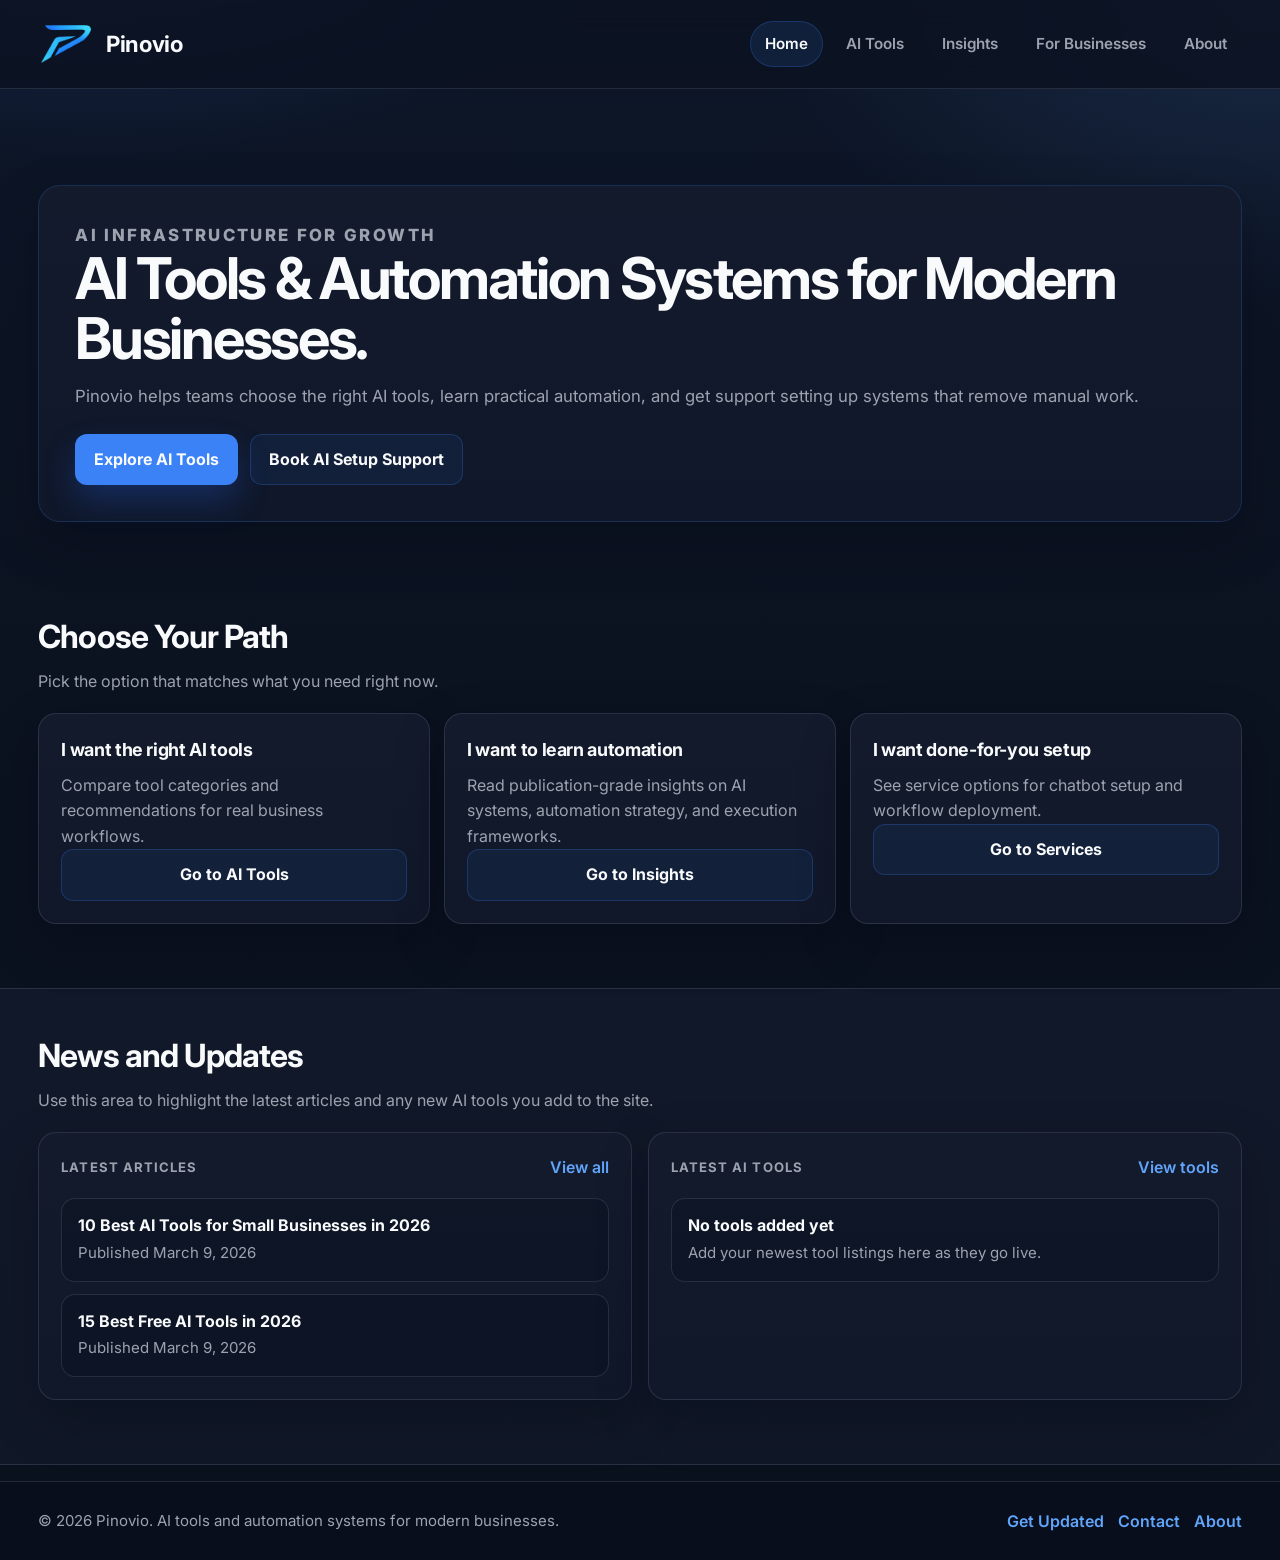
==== commit 4e95a1ae: "page simplification and clean up" ====
--- a/index.html
+++ b/index.html
@@ -47,8 +47,7 @@
         <div class="hero-copy">
           <p class="eyebrow">AI Infrastructure for Growth</p>
           <h1>AI Tools &amp; Automation Systems for Modern Businesses.</h1>
-          <p>Pinovio helps teams and digital builders choose the right AI stack, automate repetitive workflows, and ship high-performance systems that save time and increase output.</p>
-          <p class="quick-note">New here? Use the "Choose Your Path" section below to go to the right page fast.</p>
+          <p>Pinovio helps teams choose the right AI tools, learn practical automation, and get support setting up systems that remove manual work.</p>
           <div class="hero-actions">
             <a class="button button-primary" href="accessories.html">Explore AI Tools</a>
             <a class="button button-secondary" href="for-businesses.html">Book AI Setup Support</a>
@@ -81,42 +80,44 @@
       </div>
     </section>
 
-    <section class="section">
-      <div class="container">
-        <h2>What Pinovio Delivers</h2>
-        <div class="grid grid-3">
-          <article class="card">
-            <h3>AI Tools</h3>
-            <p>Keyword-focused recommendations for copy, research, support, CRM, and execution workflows.</p>
-          </article>
-          <article class="card">
-            <h3>Insights</h3>
-            <p>Step-by-step implementation content for teams building reliable AI automation systems.</p>
-          </article>
-          <article class="card">
-            <h3>Business Setup Services</h3>
-            <p>Hands-on chatbot, workflow, and productivity system setup for modern business operations.</p>
-          </article>
-        </div>
-      </div>
-    </section>
-
     <section class="section section-muted">
       <div class="container">
-        <h2>Built for Performance</h2>
-        <p class="section-intro">Every recommendation and system is evaluated for speed to implement, measurable impact, and long-term operational value.</p>
+        <h2>News and Updates</h2>
+        <p class="section-intro">Use this area to highlight the latest articles and any new AI tools you add to the site.</p>
         <div class="grid grid-2">
-          <article class="card">
-            <h3>Outcome-First Selection</h3>
-            <p>We prioritize tools that improve throughput, reduce manual steps, and scale with your workflows.</p>
-          </article>
-          <article class="card">
-            <h3>Practical Implementation</h3>
-            <p>Clear architecture guidance for connecting AI chatbots, automations, and productivity systems.</p>
+          <article class="card update-card">
+            <div class="update-card-header">
+              <p class="publication-meta">Latest Articles</p>
+              <a href="insights.html">View all</a>
+            </div>
+            <div class="update-list">
+              <a class="update-item" href="best-ai-tools-small-businesses-2026.html">
+                <span class="update-title">10 Best AI Tools for Small Businesses in 2026</span>
+                <span class="update-meta">Published March 9, 2026</span>
+              </a>
+              <a class="update-item" href="best-free-ai-tools-2026.html">
+                <span class="update-title">15 Best Free AI Tools in 2026</span>
+                <span class="update-meta">Published March 9, 2026</span>
+              </a>
+            </div>
+          </article>
+
+          <article class="card update-card">
+            <div class="update-card-header">
+              <p class="publication-meta">Latest AI Tools</p>
+              <a href="accessories.html">View tools</a>
+            </div>
+            <div class="update-list">
+              <div class="update-item update-item-static">
+                <span class="update-title">No tools added yet</span>
+                <span class="update-meta">Add your newest tool listings here as they go live.</span>
+              </div>
+            </div>
           </article>
         </div>
       </div>
     </section>
+
   </main>
 
   <footer class="site-footer">
@@ -135,19 +136,9 @@
       const closeButton = document.querySelector('.modal-close');
       const form = document.querySelector('.email-capture-form');
       const note = form?.querySelector('.email-note');
-      const storageKey = 'pinovio_signup_seen';
-      const legacyStorageKey = 'gearhive_signup_seen';
       const openTriggers = document.querySelectorAll('[data-open-signup]');
 
       if (!modal || !form) return;
-
-      const storage = (() => {
-        try {
-          return window.localStorage;
-        } catch (_) {
-          return null;
-        }
-      })();
 
       const openModal = () => {
         modal.classList.add('show');
@@ -155,33 +146,18 @@
         document.body.classList.add('modal-open');
       };
 
-      const markSeen = () => {
-        try {
-          storage?.setItem(storageKey, '1');
-          storage?.setItem(legacyStorageKey, '1');
-        } catch (_) {}
-      };
-
       const closeModal = () => {
         modal.classList.remove('show');
         modal.setAttribute('aria-hidden', 'true');
         document.body.classList.remove('modal-open');
-        markSeen();
       };
 
       const openedFromHash = window.location.hash === '#join-updates';
-      try {
-        if (storage?.getItem(legacyStorageKey) && !storage?.getItem(storageKey)) {
-          storage.setItem(storageKey, '1');
-        }
-      } catch (_) {}
       if (openedFromHash) {
         openModal();
         if (window.history?.replaceState) {
           window.history.replaceState(null, '', window.location.pathname + window.location.search);
         }
-      } else if (!storage?.getItem(storageKey) && !storage?.getItem(legacyStorageKey)) {
-        openModal();
       }
 
       openTriggers.forEach((trigger) => {
@@ -221,7 +197,6 @@
           if (!response.ok) throw new Error('signup-failed');
           setNote('Thanks. You are on the list.');
           emailInput.value = '';
-          markSeen();
           setTimeout(closeModal, 700);
         } catch (_) {
           setNote('Could not submit. Please try again.');
--- a/style.css
+++ b/style.css
@@ -152,6 +152,10 @@
   grid-template-columns: minmax(0, 1fr);
 }
 
+.hero-layout > :only-child {
+  grid-column: 1 / -1;
+}
+
 .hero-copy {
   background:
     linear-gradient(180deg, rgba(20, 27, 45, 0.98) 0%, rgba(16, 24, 42, 0.96) 100%);
@@ -386,17 +390,6 @@
   max-width: 70ch;
 }
 
-.quick-note {
-  margin-top: 14px;
-  display: inline-block;
-  padding: 10px 14px;
-  border-radius: 12px;
-  background: rgba(59, 130, 246, 0.1);
-  border: 1px solid rgba(59, 130, 246, 0.2);
-  font-size: 0.92rem;
-  color: #d7e7ff;
-}
-
 .grid {
   display: grid;
   gap: 16px;
@@ -458,6 +451,73 @@
   display: flex;
   flex-direction: column;
   gap: 10px;
+}
+
+.update-card {
+  display: flex;
+  flex-direction: column;
+  gap: 18px;
+}
+
+.update-card-header {
+  display: flex;
+  align-items: center;
+  justify-content: space-between;
+  gap: 12px;
+}
+
+.update-card-header .publication-meta {
+  margin: 0;
+}
+
+.update-card-header a {
+  color: var(--accent-strong);
+  font-weight: 600;
+}
+
+.update-list {
+  display: grid;
+  gap: 12px;
+}
+
+.update-item {
+  display: flex;
+  flex-direction: column;
+  gap: 4px;
+  padding: 16px;
+  border-radius: 14px;
+  border: 1px solid var(--line);
+  background: rgba(11, 18, 32, 0.42);
+  color: var(--text);
+}
+
+.update-item:hover {
+  border-color: rgba(96, 165, 250, 0.34);
+  background: rgba(59, 130, 246, 0.08);
+  color: var(--text);
+}
+
+.update-item-static:hover {
+  border-color: var(--line);
+  background: rgba(11, 18, 32, 0.42);
+}
+
+.update-title {
+  font-weight: 700;
+  line-height: 1.35;
+}
+
+.update-meta {
+  color: var(--muted);
+  font-size: 0.94rem;
+}
+
+.publication-card a {
+  color: inherit;
+}
+
+.publication-card a:hover {
+  color: var(--accent-strong);
 }
 
 .publication-card h3 {
@@ -502,6 +562,65 @@
   color: var(--muted);
 }
 
+.article-shell {
+  max-width: 920px;
+  margin: 0 auto;
+}
+
+.article-card {
+  padding: clamp(24px, 4vw, 40px);
+}
+
+.article-header-meta {
+  display: flex;
+  flex-wrap: wrap;
+  gap: 10px;
+  margin-bottom: 22px;
+  color: var(--muted);
+  font-size: 0.94rem;
+}
+
+.article-body > :first-child {
+  margin-top: 0;
+}
+
+.article-body h2 {
+  margin: 32px 0 12px;
+  font-size: clamp(1.42rem, 2.5vw, 1.9rem);
+  line-height: 1.2;
+  letter-spacing: -0.03em;
+}
+
+.article-body h3 {
+  margin: 22px 0 8px;
+  font-size: 1.1rem;
+  letter-spacing: -0.02em;
+}
+
+.article-body p,
+.article-body li {
+  color: var(--muted);
+  font-size: 1rem;
+}
+
+.article-body p {
+  margin: 0 0 16px;
+}
+
+.article-body ul,
+.article-body ol {
+  margin: 0 0 18px;
+  padding-left: 22px;
+}
+
+.article-body li + li {
+  margin-top: 10px;
+}
+
+.article-body strong {
+  color: var(--text);
+}
+
 .contact-line {
   margin-top: 14px;
 }
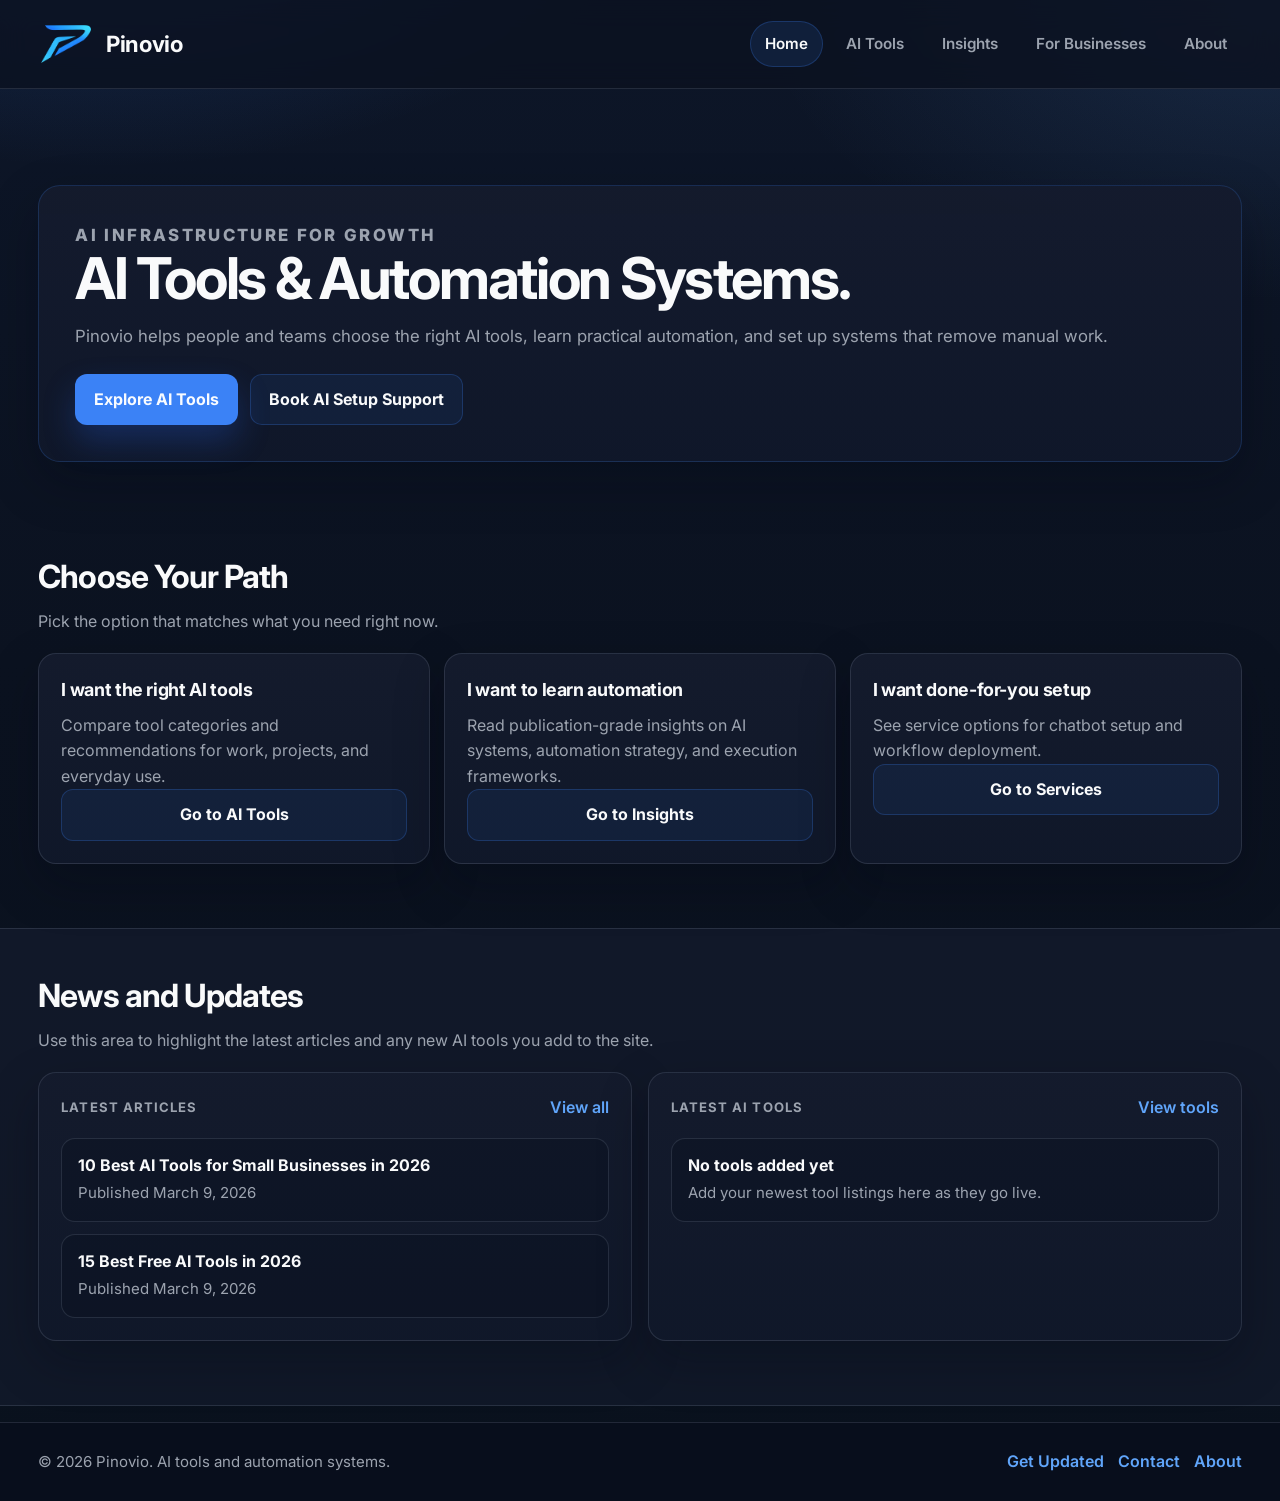
==== commit dfbe866f: "small description tweaks to take out businsess focus" ====
--- a/index.html
+++ b/index.html
@@ -3,8 +3,8 @@
 <head>
   <meta charset="UTF-8">
   <meta name="viewport" content="width=device-width, initial-scale=1.0">
-  <title>Pinovio | AI Tools & Automation Systems for Modern Businesses</title>
-  <meta name="description" content="Pinovio helps modern businesses deploy AI tools, automation systems, chatbots, and productivity stacks that improve speed, output, and operational performance.">
+  <title>Pinovio | AI Tools &amp; Automation Systems</title>
+  <meta name="description" content="Pinovio helps people discover AI tools, automation systems, chatbots, and productivity stacks that improve speed, output, and operational performance.">
   <link rel="stylesheet" href="style.css?v=20260309">
 </head>
 <body>
@@ -46,8 +46,8 @@
       <div class="container hero-layout hero-layout-single">
         <div class="hero-copy">
           <p class="eyebrow">AI Infrastructure for Growth</p>
-          <h1>AI Tools &amp; Automation Systems for Modern Businesses.</h1>
-          <p>Pinovio helps teams choose the right AI tools, learn practical automation, and get support setting up systems that remove manual work.</p>
+          <h1>AI Tools &amp; Automation Systems.</h1>
+          <p>Pinovio helps people and teams choose the right AI tools, learn practical automation, and set up systems that remove manual work.</p>
           <div class="hero-actions">
             <a class="button button-primary" href="accessories.html">Explore AI Tools</a>
             <a class="button button-secondary" href="for-businesses.html">Book AI Setup Support</a>
@@ -63,7 +63,7 @@
         <div class="decision-grid">
           <article class="card decision-card">
             <h3>I want the right AI tools</h3>
-            <p>Compare tool categories and recommendations for real business workflows.</p>
+            <p>Compare tool categories and recommendations for work, projects, and everyday use.</p>
             <a class="button button-secondary" href="accessories.html">Go to AI Tools</a>
           </article>
           <article class="card decision-card">
@@ -122,7 +122,7 @@
 
   <footer class="site-footer">
     <div class="container footer-row">
-      <p>© 2026 Pinovio. AI tools and automation systems for modern businesses.</p>
+      <p>© 2026 Pinovio. AI tools and automation systems.</p>
       <div class="footer-links">
         <a href="#join-updates" data-open-signup>Get Updated</a>
         <a href="contact.html">Contact</a>
